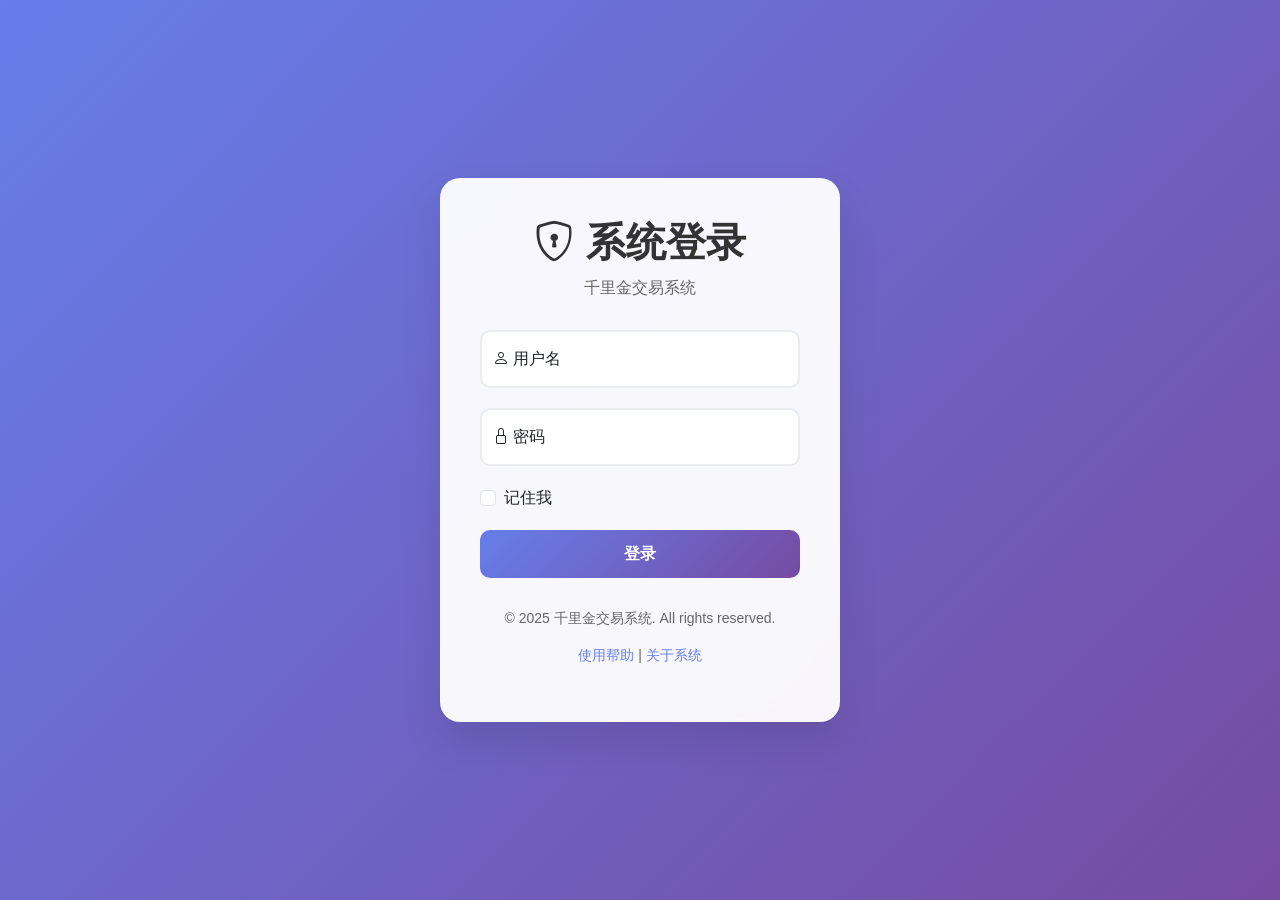
==== frontend/login.html @ 453279bd "更新权限模块" ====
<!DOCTYPE html>
<html lang="zh-CN">
<head>
    <meta charset="UTF-8">
    <meta name="viewport" content="width=device-width, initial-scale=1.0">
    <title>登录 - 千里金交易系统</title>
    <link href="https://cdn.jsdelivr.net/npm/bootstrap@5.1.3/dist/css/bootstrap.min.css" rel="stylesheet">
    <link href="https://cdn.jsdelivr.net/npm/bootstrap-icons@1.7.2/font/bootstrap-icons.css" rel="stylesheet">
    <script src="config.js"></script>
    <style>
        body {
            background: linear-gradient(135deg, #667eea 0%, #764ba2 100%);
            min-height: 100vh;
            display: flex;
            align-items: center;
            justify-content: center;
            font-family: 'Segoe UI', Tahoma, Geneva, Verdana, sans-serif;
        }
        
        .login-container {
            background: rgba(255, 255, 255, 0.95);
            border-radius: 20px;
            box-shadow: 0 20px 40px rgba(0, 0, 0, 0.1);
            padding: 40px;
            width: 100%;
            max-width: 400px;
            backdrop-filter: blur(10px);
        }
        
        .login-header {
            text-align: center;
            margin-bottom: 30px;
        }
        
        .login-header h1 {
            color: #333;
            font-weight: 700;
            margin-bottom: 10px;
        }
        
        .login-header p {
            color: #666;
            margin: 0;
        }
        
        .form-floating {
            margin-bottom: 20px;
        }
        
        .form-control {
            border: 2px solid #e9ecef;
            border-radius: 10px;
            padding: 12px 16px;
            font-size: 16px;
            transition: all 0.3s ease;
        }
        
        .form-control:focus {
            border-color: #667eea;
            box-shadow: 0 0 0 0.2rem rgba(102, 126, 234, 0.25);
        }
        
        .btn-login {
            background: linear-gradient(135deg, #667eea 0%, #764ba2 100%);
            border: none;
            border-radius: 10px;
            padding: 12px;
            font-size: 16px;
            font-weight: 600;
            color: white;
            width: 100%;
            transition: all 0.3s ease;
        }
        
        .btn-login:hover {
            transform: translateY(-2px);
            box-shadow: 0 10px 20px rgba(102, 126, 234, 0.3);
        }
        
        .btn-login:disabled {
            opacity: 0.6;
            transform: none;
        }
        
        .form-check {
            margin: 20px 0;
        }
        
        .form-check-input:checked {
            background-color: #667eea;
            border-color: #667eea;
        }
        
        .alert {
            border-radius: 10px;
            border: none;
            margin-bottom: 20px;
        }
        
        .loading-spinner {
            display: none;
            width: 20px;
            height: 20px;
            border: 2px solid #ffffff;
            border-top: 2px solid transparent;
            border-radius: 50%;
            animation: spin 1s linear infinite;
        }
        
        @keyframes spin {
            0% { transform: rotate(0deg); }
            100% { transform: rotate(360deg); }
        }
        
        .footer {
            text-align: center;
            margin-top: 30px;
            color: #666;
            font-size: 14px;
        }
        
        .footer a {
            color: #667eea;
            text-decoration: none;
        }
        
        .footer a:hover {
            text-decoration: underline;
        }
        
        /* 响应式设计 */
        @media (max-width: 480px) {
            .login-container {
                margin: 20px;
                padding: 30px 20px;
            }
            
            .login-header h1 {
                font-size: 24px;
            }
        }
        
        /* 动画效果 */
        .login-container {
            animation: slideInUp 0.6s ease-out;
        }
        
        @keyframes slideInUp {
            from {
                opacity: 0;
                transform: translateY(30px);
            }
            to {
                opacity: 1;
                transform: translateY(0);
            }
        }
        
        .form-floating {
            animation: fadeInUp 0.6s ease-out;
            animation-fill-mode: both;
        }
        
        .form-floating:nth-child(1) { animation-delay: 0.1s; }
        .form-floating:nth-child(2) { animation-delay: 0.2s; }
        .form-floating:nth-child(3) { animation-delay: 0.3s; }
        
        @keyframes fadeInUp {
            from {
                opacity: 0;
                transform: translateY(20px);
            }
            to {
                opacity: 1;
                transform: translateY(0);
            }
        }
    </style>
</head>
<body>
    <div class="login-container">
        <div class="login-header">
            <h1><i class="bi bi-shield-lock"></i> 系统登录</h1>
            <p>千里金交易系统</p>
        </div>
        
        <!-- 错误提示 -->
        <div id="errorAlert" class="alert alert-danger" style="display: none;">
            <i class="bi bi-exclamation-triangle"></i>
            <span id="errorMessage"></span>
        </div>
        
        <!-- 成功提示 -->
        <div id="successAlert" class="alert alert-success" style="display: none;">
            <i class="bi bi-check-circle"></i>
            <span id="successMessage"></span>
        </div>
        
        <form id="loginForm">
            <div class="form-floating">
                <input type="text" class="form-control" id="username" name="username" placeholder="用户名" required>
                <label for="username"><i class="bi bi-person"></i> 用户名</label>
            </div>
            
            <div class="form-floating">
                <input type="password" class="form-control" id="password" name="password" placeholder="密码" required>
                <label for="password"><i class="bi bi-lock"></i> 密码</label>
            </div>
            
            <div class="form-check">
                <input class="form-check-input" type="checkbox" id="rememberMe" name="remember_me">
                <label class="form-check-label" for="rememberMe">
                    记住我
                </label>
            </div>
            
            <button type="submit" class="btn btn-login" id="loginBtn">
                <span id="loginText">登录</span>
                <div class="loading-spinner" id="loadingSpinner"></div>
            </button>
        </form>
        
        <div class="footer">
            <p>&copy; 2025 千里金交易系统. All rights reserved.</p>
            <p><a href="#" onclick="showHelp()">使用帮助</a> | <a href="#" onclick="showAbout()">关于系统</a></p>
        </div>
    </div>

    <!-- 帮助模态框 -->
    <div class="modal fade" id="helpModal" tabindex="-1">
        <div class="modal-dialog">
            <div class="modal-content">
                <div class="modal-header">
                    <h5 class="modal-title"><i class="bi bi-question-circle"></i> 使用帮助</h5>
                    <button type="button" class="btn-close" data-bs-dismiss="modal"></button>
                </div>
                <div class="modal-body">
                    <h6>默认账户：</h6>
                    <ul>
                        <li><strong>管理员：</strong> admin / admin123</li>
                        <li><strong>普通用户：</strong> user1 / user123</li>
                    </ul>
                    <h6>功能说明：</h6>
                    <ul>
                        <li>管理员拥有所有模块的完全权限</li>
                        <li>普通用户拥有基本模块的读写权限</li>
                        <li>勾选"记住我"可保持7天登录状态</li>
                    </ul>
                </div>
                <div class="modal-footer">
                    <button type="button" class="btn btn-secondary" data-bs-dismiss="modal">关闭</button>
                </div>
            </div>
        </div>
    </div>

    <!-- 关于模态框 -->
    <div class="modal fade" id="aboutModal" tabindex="-1">
        <div class="modal-dialog">
            <div class="modal-content">
                <div class="modal-header">
                    <h5 class="modal-title"><i class="bi bi-info-circle"></i> 关于系统</h5>
                    <button type="button" class="btn-close" data-bs-dismiss="modal"></button>
                </div>
                <div class="modal-body">
                    <h6>千里金交易系统</h6>
                    <p>一个功能完整的跟单交易管理平台，支持多交易所、多策略、多用户权限管理。</p>
                    <h6>主要功能：</h6>
                    <ul>
                        <li>信号源管理</li>
                        <li>客户管理</li>
                        <li>策略管理</li>
                        <li>现价跟单</li>
                        <li>限价跟单</li>
                        <li>策略回测</li>
                        <li>策略实盘</li>
                        <li>消息转发</li>
                    </ul>
                    <p><strong>版本：</strong> v1.0</p>
                    <p><strong>更新日期：</strong> 2025-10-24</p>
                </div>
                <div class="modal-footer">
                    <button type="button" class="btn btn-secondary" data-bs-dismiss="modal">关闭</button>
                </div>
            </div>
        </div>
    </div>

    <script src="https://cdn.jsdelivr.net/npm/bootstrap@5.1.3/dist/js/bootstrap.bundle.min.js"></script>
    <script>
        // 全局变量
        let isLoading = false;
        
        // 页面加载完成后初始化
        document.addEventListener('DOMContentLoaded', function() {
            initializeLogin();
        });
        
        // 初始化登录页面
        function initializeLogin() {
            // 检查是否已经登录
            checkLoginStatus();
            
            // 绑定表单提交事件
            document.getElementById('loginForm').addEventListener('submit', handleLogin);
            
            // 绑定输入框事件
            document.getElementById('username').addEventListener('input', clearAlerts);
            document.getElementById('password').addEventListener('input', clearAlerts);
            
            // 绑定回车键事件
            document.addEventListener('keypress', function(e) {
                if (e.key === 'Enter' && !isLoading) {
                    document.getElementById('loginForm').dispatchEvent(new Event('submit'));
                }
            });
            
            // 自动填充测试账户（开发环境）
            if (window.location.hostname === 'localhost' || window.location.hostname === '127.0.0.1') {
                autoFillTestAccount();
            }
        }
        
        // 检查登录状态
        function checkLoginStatus() {
            // 检查localStorage中的登录状态
            const loginStatus = localStorage.getItem('loginStatus');
            if (loginStatus) {
                try {
                    const status = JSON.parse(loginStatus);
                    if (status.isLoggedIn && status.expiresAt > Date.now()) {
                        // 已登录且未过期，直接跳转
                        window.location.href = 'index.html';
                        return;
                    }
                } catch (e) {
                    // 清除无效的登录状态
                    localStorage.removeItem('loginStatus');
                }
            }
        }
        
        // 自动填充测试账户
        function autoFillTestAccount() {
            const username = document.getElementById('username');
            const password = document.getElementById('password');
            
            // 添加测试账户按钮
            const testAccountDiv = document.createElement('div');
            testAccountDiv.className = 'mt-3 text-center';
            testAccountDiv.innerHTML = `
                <small class="text-muted">测试账户：</small>
                <button type="button" class="btn btn-sm btn-outline-primary ms-2" onclick="fillAccount('admin', 'admin123')">管理员</button>
                <button type="button" class="btn btn-sm btn-outline-secondary ms-1" onclick="fillAccount('user1', 'user123')">普通用户</button>
            `;
            
            document.getElementById('loginForm').appendChild(testAccountDiv);
        }
        
        // 填充账户信息
        function fillAccount(username, password) {
            document.getElementById('username').value = username;
            document.getElementById('password').value = password;
            clearAlerts();
        }
        
        // 处理登录
        async function handleLogin(e) {
            e.preventDefault();
            
            if (isLoading) return;
            
            const formData = new FormData(e.target);
            const loginData = {
                username: formData.get('username'),
                password: formData.get('password'),
                remember_me: formData.get('remember_me') === 'on'
            };
            
            // 验证输入
            if (!loginData.username || !loginData.password) {
                showError('请输入用户名和密码');
                return;
            }
            
            // 开始登录
            setLoading(true);
            clearAlerts();
            
            try {
                const apiBaseUrl = window.APP_CONFIG?.api?.baseUrl || '/api/v1';
                const response = await fetch(`${apiBaseUrl}/auth/login`, {
                    method: 'POST',
                    headers: {
                        'Content-Type': 'application/json',
                    },
                    body: JSON.stringify(loginData)
                });
                
                const result = await response.json();
                
                if (result.success) {
                    // 登录成功
                    handleLoginSuccess(result.data);
                } else {
                    // 登录失败
                    showError(result.message || '登录失败');
                }
                
            } catch (error) {
                console.error('登录请求失败:', error);
                showError('网络连接失败，请检查网络设置');
            } finally {
                setLoading(false);
            }
        }
        
        // 处理登录成功
        function handleLoginSuccess(data) {
            // 保存登录状态
            const loginStatus = {
                isLoggedIn: true,
                user: data.user,
                permissions: data.permissions,
                sessionId: data.session_id,
                token: data.token,
                expiresAt: new Date(data.expires_at).getTime()
            };
            
            localStorage.setItem('loginStatus', JSON.stringify(loginStatus));
            
            // 显示成功消息
            showSuccess('登录成功，正在跳转...');
            
            // 延迟跳转
            setTimeout(() => {
                window.location.href = 'index.html';
            }, 1000);
        }
        
        // 设置加载状态
        function setLoading(loading) {
            isLoading = loading;
            const loginBtn = document.getElementById('loginBtn');
            const loginText = document.getElementById('loginText');
            const loadingSpinner = document.getElementById('loadingSpinner');
            
            if (loading) {
                loginBtn.disabled = true;
                loginText.style.display = 'none';
                loadingSpinner.style.display = 'inline-block';
            } else {
                loginBtn.disabled = false;
                loginText.style.display = 'inline';
                loadingSpinner.style.display = 'none';
            }
        }
        
        // 显示错误消息
        function showError(message) {
            const errorAlert = document.getElementById('errorAlert');
            const errorMessage = document.getElementById('errorMessage');
            
            errorMessage.textContent = message;
            errorAlert.style.display = 'block';
            
            // 自动隐藏
            setTimeout(() => {
                errorAlert.style.display = 'none';
            }, 5000);
        }
        
        // 显示成功消息
        function showSuccess(message) {
            const successAlert = document.getElementById('successAlert');
            const successMessage = document.getElementById('successMessage');
            
            successMessage.textContent = message;
            successAlert.style.display = 'block';
            
            // 自动隐藏
            setTimeout(() => {
                successAlert.style.display = 'none';
            }, 3000);
        }
        
        // 清除提示消息
        function clearAlerts() {
            document.getElementById('errorAlert').style.display = 'none';
            document.getElementById('successAlert').style.display = 'none';
        }
        
        // 显示帮助
        function showHelp() {
            const helpModal = new bootstrap.Modal(document.getElementById('helpModal'));
            helpModal.show();
        }
        
        // 显示关于
        function showAbout() {
            const aboutModal = new bootstrap.Modal(document.getElementById('aboutModal'));
            aboutModal.show();
        }
        
        // 页面可见性变化处理
        document.addEventListener('visibilitychange', function() {
            if (document.visibilityState === 'visible') {
                checkLoginStatus();
            }
        });
    </script>
</body>
</html>
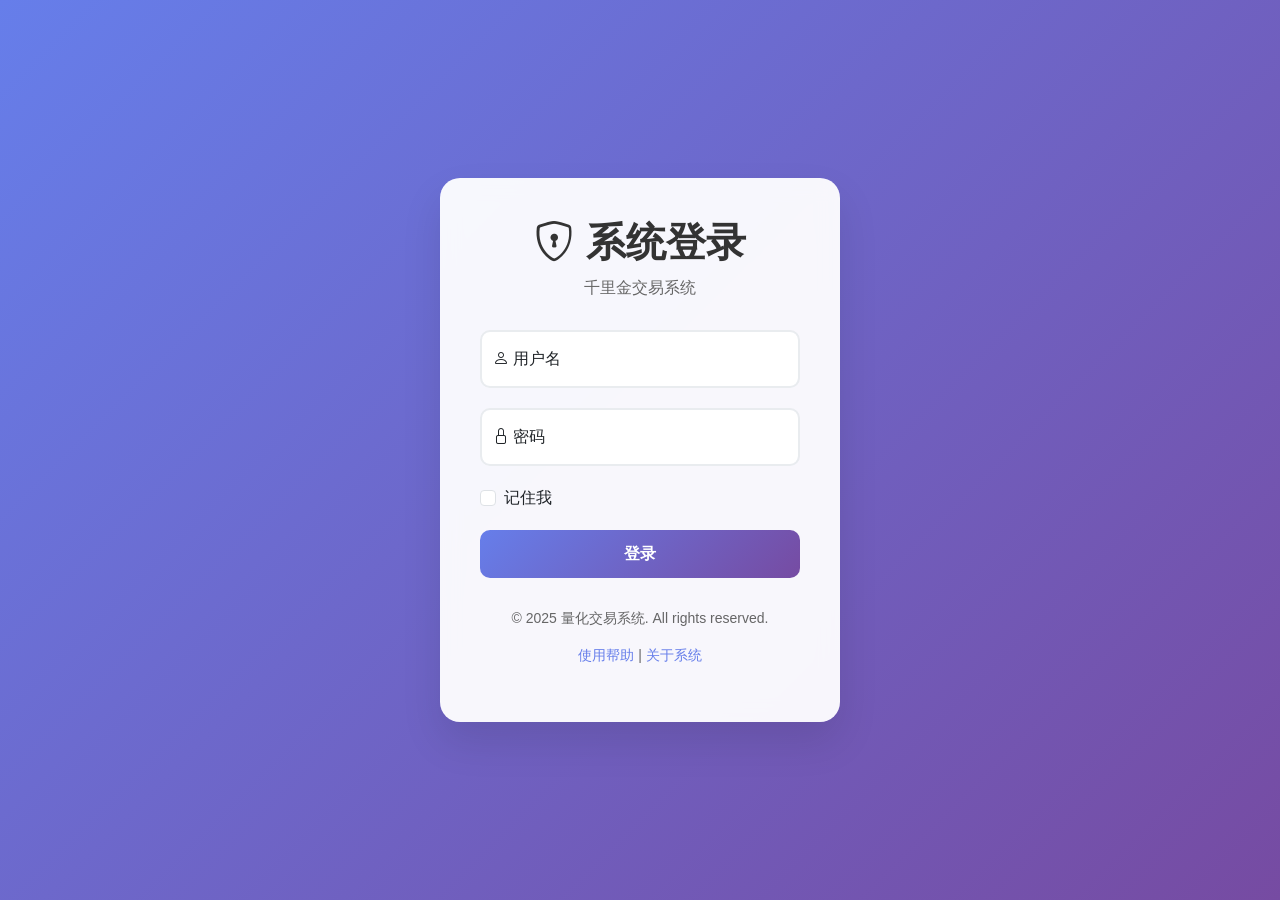
==== commit d238c41b: "Update title and footer text in login.html" ====
--- a/frontend/login.html
+++ b/frontend/login.html
@@ -3,10 +3,11 @@
 <head>
     <meta charset="UTF-8">
     <meta name="viewport" content="width=device-width, initial-scale=1.0">
-    <title>登录 - 千里金交易系统</title>
+    <title>登录 - 量化交易系统</title>
     <link href="https://cdn.jsdelivr.net/npm/bootstrap@5.1.3/dist/css/bootstrap.min.css" rel="stylesheet">
     <link href="https://cdn.jsdelivr.net/npm/bootstrap-icons@1.7.2/font/bootstrap-icons.css" rel="stylesheet">
     <script src="config.js"></script>
+    <script src="crypto-utils.js"></script>
     <style>
         body {
             background: linear-gradient(135deg, #667eea 0%, #764ba2 100%);
@@ -221,7 +222,7 @@
         </form>
         
         <div class="footer">
-            <p>&copy; 2025 千里金交易系统. All rights reserved.</p>
+            <p>&copy; 2025 量化交易系统. All rights reserved.</p>
             <p><a href="#" onclick="showHelp()">使用帮助</a> | <a href="#" onclick="showAbout()">关于系统</a></p>
         </div>
     </div>
@@ -389,12 +390,40 @@
             
             try {
                 const apiBaseUrl = window.APP_CONFIG?.api?.baseUrl || '/api/v1';
+                
+                // 检查是否启用加密（默认启用）
+                const useEncryption = window.APP_CONFIG?.security?.useEncryption !== false;
+                
+                let requestBody;
+                let requestHeaders = {
+                    'Content-Type': 'application/json',
+                };
+                
+                if (useEncryption && window.cryptoUtils) {
+                    // 使用加密请求
+                    try {
+                        // 初始化加密密钥
+                        await window.cryptoUtils.initializeKey();
+                        
+                        // 加密登录数据（返回 {encrypted_data, key_id?}）
+                        const encryptedResult = await window.cryptoUtils.encrypt(loginData);
+                        
+                        requestBody = JSON.stringify(encryptedResult);
+                        requestHeaders['X-Encrypted'] = 'true';
+                    } catch (encryptError) {
+                        console.warn('加密失败，使用普通请求:', encryptError);
+                        // 加密失败时降级为普通请求
+                        requestBody = JSON.stringify(loginData);
+                    }
+                } else {
+                    // 普通请求（未启用加密或不支持）
+                    requestBody = JSON.stringify(loginData);
+                }
+                
                 const response = await fetch(`${apiBaseUrl}/auth/login`, {
                     method: 'POST',
-                    headers: {
-                        'Content-Type': 'application/json',
-                    },
-                    body: JSON.stringify(loginData)
+                    headers: requestHeaders,
+                    body: requestBody
                 });
                 
                 const result = await response.json();
